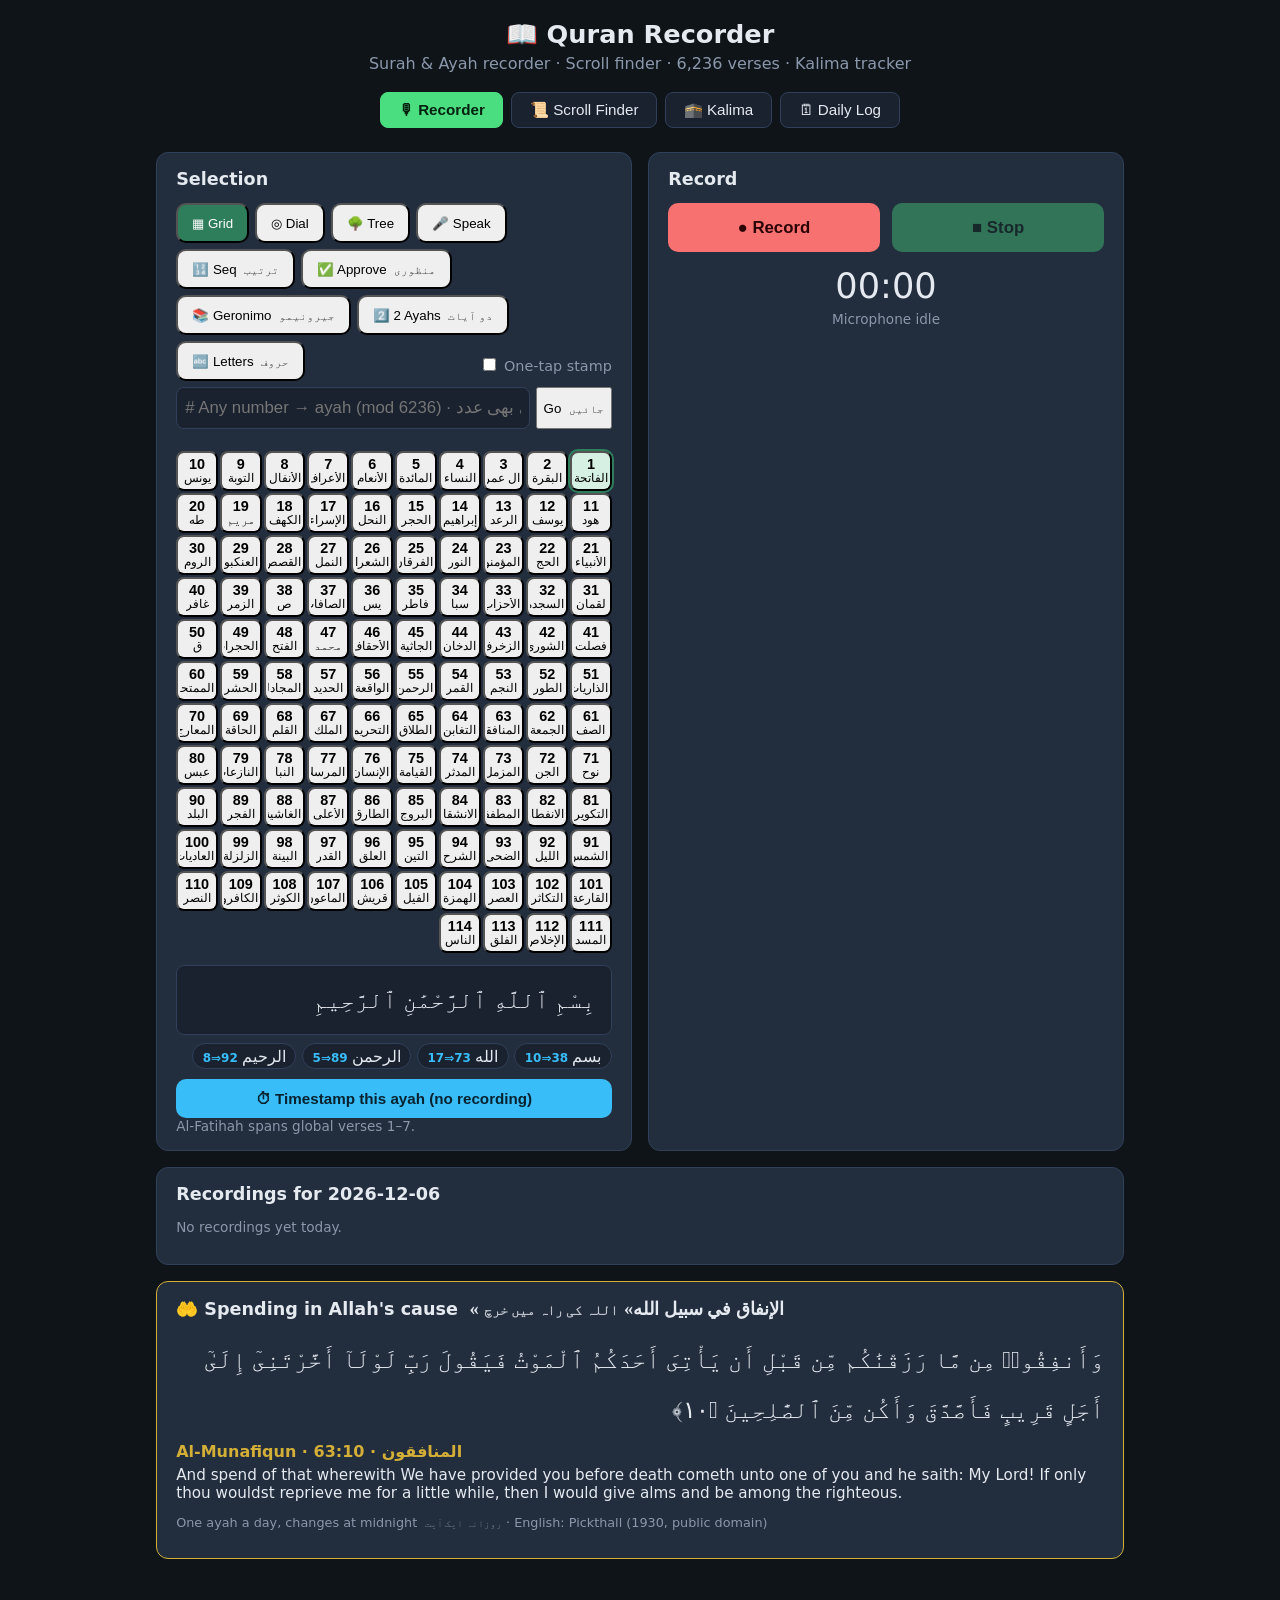
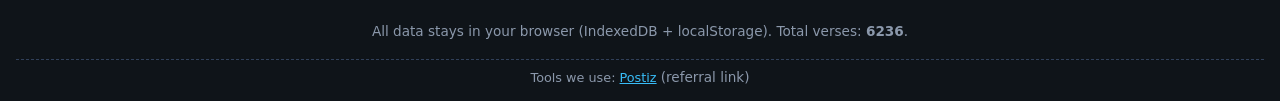
==== docs/index.html @ 405fcdc1 "v1.3.2: 🤲 «الإنفاق في سبيل الله» card (Urdu: اللہ کی راہ میں خرچ) — one ayah/day from 12 (2:261…3:92" ====
<!DOCTYPE html>
<html lang="en">
<head>
<meta charset="UTF-8">
<meta name="viewport" content="width=device-width, initial-scale=1.0">
<title>Quran Recorder — Surah &amp; Ayah Logger</title>
<link rel="stylesheet" href="styles.css?v=spend1">
<link rel="manifest" href="manifest.json">
<meta name="theme-color" content="#14533a">
<meta name="apple-mobile-web-app-capable" content="yes">
<meta name="mobile-web-app-capable" content="yes">
<meta name="apple-mobile-web-app-title" content="Quran Rec">
<meta name="apple-mobile-web-app-status-bar-style" content="black-translucent">
<link rel="apple-touch-icon" href="icons/apple-touch-icon.png">
<link rel="icon" type="image/png" sizes="192x192" href="icons/icon-192.png">
</head>
<body>
<header>
  <h1>📖 Quran Recorder</h1>
  <p class="subtitle">Surah &amp; Ayah recorder · Scroll finder · 6,236 verses · Kalima tracker</p>
  <div id="install-bar" class="install-bar">
    <button id="btn-install" class="hidden">📲 Install app</button>
    <div id="ios-install" class="ios-hint hidden">📲 iPhone: tap <b>Share</b> <span aria-hidden="true">⎋</span> → <b>Add to Home Screen</b>. <button id="ios-x" aria-label="Close">✕</button></div>
  </div>
  <nav class="tabs">
    <button class="tab active" data-tab="recorder">🎙 Recorder</button>
    <button class="tab" data-tab="finder">📜 Scroll Finder</button>
    <button class="tab" data-tab="kalima">🕋 Kalima</button>
    <button class="tab" data-tab="log">🗓 Daily Log</button>
  </nav>
</header>

<main>
  <!-- ============ RECORDER ============ -->
  <section id="tab-recorder" class="panel active">
    <div class="recorder-grid">
      <div class="card">
        <h2>Selection</h2>
        <div id="pick-modes" class="pick-modes" role="tablist">
          <button data-mode="grid" class="pm">▦ Grid</button>
          <button data-mode="dial" class="pm">◎ Dial</button>
          <button data-mode="tree" class="pm">🌳 Tree</button>
          <button data-mode="speak" class="pm">🎤 Speak</button>
          <button data-mode="seq" class="pm">🔢 Seq <span class="ur" lang="ur">ترتیب</span></button>
          <button data-mode="approve" class="pm">✅ Approve <span class="ur" lang="ur">منظوری</span></button>
          <button data-mode="geronimo" class="pm">📚 Geronimo <span class="ur" lang="ur">جیرونیمو</span></button>
          <button data-mode="pair" class="pm">2️⃣ 2 Ayahs <span class="ur" lang="ur">دو آیات</span></button>
          <button data-mode="letters" class="pm">🔤 Letters <span class="ur" lang="ur">حروف</span></button>
          <label class="check onetap"><input id="pick-onetap" type="checkbox"> One-tap stamp</label>
        </div>
        <form id="any-form" class="any-form">
          <input id="any-n" type="text" inputmode="numeric" autocomplete="off" placeholder="# Any number → ayah (mod 6236) · کوئی بھی عدد">
          <button>Go <span class="ur" lang="ur">جائیں</span></button>
        </form>
        <div id="any-map" class="any-map muted" dir="ltr"></div>
        <div id="grid-picker" class="grid-picker">
          <div id="surah-grid" class="surah-grid" dir="rtl"></div>
          <div id="ayah-grid-wrap" class="hidden">
            <div class="ag-head"><button id="ag-back">◀ Surahs</button><strong id="ag-title" dir="rtl"></strong></div>
            <div id="ayah-grid" class="ayah-grid" dir="ltr"></div>
          </div>
        </div>
        <div id="tree-picker" class="hidden"><iframe id="tree-frame" title="Tree picker" style="width:100%;height:60vh;border:0;border-radius:10px"></iframe></div>
        <div id="speak-picker" class="speak-picker hidden">
          <div class="speak-row">
            <button id="speak-mic" class="speak-mic" aria-label="Hold to speak">🎤</button>
            <div class="speak-lang" role="group">
              <button data-lang="ar-SA" class="sl">عربي</button>
              <button data-lang="en-US" class="sl">English</button>
            </div>
          </div>
          <div id="speak-heard" class="muted" dir="auto">Say: «يس ٤٩» · "Yasin 49" · "36 49" · "surah 2 ayah 255"</div>
          <form id="smart-form" class="smart-form"><input id="smart-q" type="search" dir="auto" placeholder="🔎 يس ٤٩ / Yasin 49 / 2 255" autocomplete="off"><button>Go</button></form>
          <div id="speak-result" class="speak-result hidden">
            <div id="speak-pick" dir="rtl"></div>
            <button id="speak-confirm" class="stamp-ayah">✓ Stamp this ayah</button>
          </div>
        </div>
        <div id="seq-picker" class="seq-picker hidden">
          <label>Sequence <span class="ur" lang="ur">ترتیب منتخب کریں</span></label>
          <select id="seq-id"></select>
          <div id="seq-note" class="muted"></div>
          <div class="seq-opts">
            <label>Term # <span class="ur" lang="ur">رکن نمبر</span><input id="seq-k" type="number" min="1" value="1"></label>
            <label>Offset <span class="ur" lang="ur">اضافہ</span><input id="seq-off" type="number" value="0"></label>
            <label id="seq-seed-wrap">Seed <span class="ur" lang="ur">بیج</span><input id="seq-seed" type="text" inputmode="numeric" value="27"></label>
          </div>
          <button id="seq-here" class="icon-btn">📍 From current ayah <span class="ur" lang="ur">موجودہ آیت سے</span></button>
          <div class="seq-nav">
            <button id="seq-prev">◀ Prev <span class="ur" lang="ur">پچھلا</span></button>
            <button id="seq-next" class="seq-next">Next ▶ <span class="ur" lang="ur">اگلا</span></button>
          </div>
          <div id="seq-out" class="seq-out" dir="ltr"></div>
        </div>
        <div id="letters-picker" class="letters-picker hidden">
          <div class="muted">Letter Wardrobe: each of the 28 letters has one fixed clothing property, from tajweed phonetics (sifat choose the fabric, makhraj chooses the colour, throat to lips; Ibn al-Jazari). First letter is the top, middle letter the outerwear, last letter the bottom. Letter sounds only; it implies nothing about meaning. Generic figure, seen from behind, no face.
            <span class="ur" lang="ur">ہر حرف کا ایک لباس: صفات سے کپڑا، مخرج سے رنگ۔ معنی سے کوئی تعلق نہیں۔</span></div>
          <div class="lw-stage">
            <canvas id="lw-canvas" width="288" height="384" aria-label="Letter-pattern avatar"></canvas>
            <div id="lw-info" class="lw-info" dir="ltr"></div>
          </div>
          <div id="lw-shop" class="lw-shop" dir="ltr"></div>
          <div class="lw-nav">
            <button id="lw-prev">◀ Prev <span class="ur" lang="ur">پچھلا</span></button>
            <button id="lw-png">⬇ PNG <span class="ur" lang="ur">تصویر</span></button>
            <button id="lw-next" class="seq-next">Next ▶ <span class="ur" lang="ur">اگلا</span></button>
          </div>
          <details id="lw-table-wrap" class="lw-details">
            <summary>28 letters → 28 properties <span class="ur" lang="ur">۲۸ حروف، ۲۸ لباس</span></summary>
            <div id="lw-table" class="lw-wrap"></div>
            <div id="lw-sources" class="muted"></div>
          </details>
        </div>
        <div id="approve-picker" class="approve-picker hidden">
          <div id="ap-title" class="ap-title"></div>
          <label>Sequence <span class="ur" lang="ur">ترتیب منتخب کریں</span></label>
          <select id="ap-seq"></select>
          <div id="ap-info" class="muted" dir="ltr"></div>
          <label id="ap-book-wrap" class="check"><input id="ap-book" type="checkbox"> 📚 Show Geronimo pairing <span class="ur" lang="ur">جیرونیمو جوڑی دکھائیں</span></label>
          <div id="ap-cards" class="ap-cards"></div>
          <div class="ap-nav">
            <button id="ap-no" class="ap-no">❌ No <span class="ur" lang="ur">نہیں</span></button>
            <button id="ap-yes" class="ap-yes">✅ Yes <span class="ur" lang="ur">ہاں</span></button>
          </div>
          <div class="ap-sub">
            <button id="ap-back" class="icon-btn">◀ Back <span class="ur" lang="ur">واپس</span></button>
            <label>Next term # <span class="ur" lang="ur">اگلا رکن نمبر</span><input id="ap-k" type="number" min="1" value="1"></label>
          </div>
          <div id="ap-status" class="muted" dir="auto"></div>
        </div>
        <div id="dial-picker">
        <label>Surah <span class="muted">— swipe the dial</span></label>
        <select id="rec-surah"></select>
        <div id="surah-strip" class="surah-strip" dir="ltr"></div>
        <label>Ayah <span id="rec-ayah-max" class="muted"></span> <span class="muted">— spin the wheel</span></label>
        <div class="ayah-picker">
          <button id="ayah-prev" title="Previous ayah">−</button>
          <input id="rec-ayah" type="number" min="1" value="1">
          <button id="ayah-next" title="Next ayah">+</button>
        </div>
        <div class="dial-wrap">
          <div class="dial-fade top"></div>
          <div class="dial-band"></div>
          <div class="dial-fade bottom"></div>
          <div id="ayah-dial" class="dial"></div>
        </div>
        <label>Verse # (1–6236)</label>
        <div class="ayah-picker">
          <button id="verse-prev" title="Previous verse">−</button>
          <input id="rec-verse" type="number" min="1" max="6236" value="1">
          <button id="verse-next" title="Next verse">+</button>
        </div>
        <div class="verse-badge">
          Global verse <strong id="rec-global">1</strong> / 6236
        </div>
        </div>
        <div id="rec-ayah-text" class="ayah-text" dir="rtl"></div>
        <div id="rec-word-map" class="word-chips" dir="rtl"></div>
        <button id="btn-stamp" class="stamp-ayah">⏱ Timestamp this ayah (no recording)</button>
        <div id="rec-surah-info" class="muted"></div>
      </div>

      <div class="card">
        <h2>Record</h2>
        <div class="rec-controls">
          <button id="btn-record" class="big rec">● Record</button>
          <button id="btn-stop" class="big stop" disabled>■ Stop</button>
        </div>
        <div id="rec-timer" class="timer">00:00</div>
        <div id="rec-status" class="muted">Microphone idle</div>
      </div>
    </div>

    <div class="card">
      <h2>Recordings for <span id="rec-day-label"></span></h2>
      <div id="rec-list" class="rec-list"></div>
    </div>
  </section>

  <!-- ============ SCROLL FINDER ============ -->
  <section id="tab-finder" class="panel">
    <div class="finder-controls card">
      <div class="finder-row">
        <input id="finder-search" type="search" placeholder="Search surah name or number…">
        <div class="verse-jump">
          <input id="finder-verse" type="number" min="1" max="6236" placeholder="Verse # 1–6236">
          <button id="finder-go">Find</button>
        </div>
      </div>
      <div class="finder-row" style="margin-top:0.6rem">
        <input id="finder-text" type="search" dir="rtl" placeholder="🔍 ابحث في نص الآيات… (search inside ayah text)">
      </div>
      <div id="finder-result" class="muted"></div>
    </div>
    <div id="search-results" class="search-results"></div>
    <div id="surah-scroll" class="surah-scroll"></div>
    <div id="ayah-browser" class="card ayah-browser hidden">
      <h2 id="ayah-browser-title"></h2>
      <div id="ayah-list" class="ayah-list" dir="rtl"></div>
    </div>
  </section>

  <!-- ============ KALIMA ============ -->
  <section id="tab-kalima" class="panel">
    <div class="card">
      <h2>Kalima Patterns</h2>
      <p class="muted">
        Patterns produce <strong>surahs only</strong> (1–114). A complete kalima is the set
        <strong>1 · 6 · 8 · 10 · 12 · 23 · 24 · 27</strong>; Fibonacci is
        <strong>1 · 2 · 3 · 5 · 8 · 13 · 21 · 34 · 55 · 89</strong>.
        Pick which surah counts as <strong>surah 1</strong> — the pattern shifts by that offset (wrapping around 114).
      </p>
      <div class="kalima-controls">
        <label>Pattern:</label>
        <select id="kalima-pattern">
          <option value="kalima">Kalima — 1·6·8·10·12·23·24·27</option>
          <option value="fibonacci">Fibonacci — 1·2·3·5·8·13·21·34·55·89</option>
        </select>
        <label>Surah 1 is:</label>
        <select id="kalima-offset"></select>
        <div class="presets">
          <span class="muted">Presets:</span>
          <button class="preset" data-off="27">27</button>
          <button class="preset" data-off="24">24</button>
          <button class="preset" data-off="12">12</button>
          <button class="preset" data-off="6">6</button>
        </div>
      </div>
      <div id="kalima-progress" class="progress"><div id="kalima-progress-bar"></div></div>
      <div id="kalima-status" class="muted"></div>
      <table class="kalima-table">
        <thead><tr><th>Position</th><th>Surah #</th><th>Surah</th><th>Ayahs</th><th>Stamp</th></tr></thead>
        <tbody id="kalima-body"></tbody>
      </table>
    </div>
  </section>

  <!-- ============ DAILY LOG ============ -->
  <section id="tab-log" class="panel">
    <div class="card">
      <h2>Daily Log</h2>
      <div class="log-controls">
        <input id="log-date" type="date">
        <button id="log-export">⬇ Export day (JSON)</button>
        <button id="log-export-all">⬇ Export all</button>
        <button id="log-script">📜 Arabic script</button>
        <button id="log-yt-script">🎬 YouTube script</button>
        <button id="log-push">⬆ Push to GitHub</button>
      </div>
      <div id="log-stats" class="muted"></div>
      <div id="log-entries" class="log-entries"></div>
    </div>

    <div class="card">
      <h2>☁️ GitHub Sync</h2>
      <p class="muted">
        Push your daily log to <code>logs/YYYY-MM-DD.json</code> in the repo. Every night at
        <strong>8:00 PM (New York time)</strong> a GitHub Action reads it and commits a ready-made
        <strong>Arabic script</strong> of your recorded ayahs to <code>scripts/YYYY-MM-DD.md</code>.
        Your token is stored only in this browser — never in the repo.
      </p>
      <div class="gh-grid">
        <div>
          <label>Owner</label>
          <input id="gh-owner" type="text" placeholder="mrbugimposter3-ship-it">
        </div>
        <div>
          <label>Repo</label>
          <input id="gh-repo" type="text" placeholder="quran-recorder">
        </div>
        <div class="gh-wide">
          <label>Personal access token (fine-grained, Contents: Read &amp; Write on this repo)</label>
          <input id="gh-token" type="password" placeholder="github_pat_…">
        </div>
      </div>
      <div class="gh-options">
        <label class="check"><input id="gh-autopush" type="checkbox"> Auto-push after every recording/stamp</label>
        <label class="check"><input id="gh-auto10" type="checkbox"> Auto-push every 10 min (only if today's log changed)</label>
        <div id="gh-auto10-last" class="muted">Last auto-push: never</div>
        <label class="check"><input id="gh-audio" type="checkbox"> Also upload audio files (.webm)</label>
        <button id="gh-save" class="icon-btn">💾 Save settings</button>
      </div>
      <div id="gh-status" class="muted"></div>
    </div>
  </section>
  <!-- ============ SPENDING IN ALLAH'S CAUSE (ayat only — no links here) ============ -->
  <section id="spend" class="card spend" aria-labelledby="spend-h">
    <h2 id="spend-h">🤲 Spending in Allah's cause <span class="ar" lang="ar">«الإنفاق في سبيل الله»</span> <span class="ur" lang="ur">اللہ کی راہ میں خرچ</span></h2>
    <p id="spend-ar" class="spend-ar" lang="ar" dir="rtl"></p>
    <p id="spend-ref" class="spend-ref"></p>
    <p id="spend-en" class="spend-en"></p>
    <p class="muted spend-note">One ayah a day, changes at midnight <span class="ur" lang="ur">روزانہ ایک آیت</span> · English: Pickthall (1930, public domain)</p>
  </section>
</main>

<footer>
  <span>All data stays in your browser (IndexedDB + localStorage). Total verses: <strong>6236</strong>.</span>
  <div class="tools-used">Tools we use: <a href="https://postiz.pro/mr-bug" target="_blank" rel="noopener sponsored">Postiz</a> <span class="muted">(referral link)</span></div>
</footer>

<script src="surah-data.js"></script>
<script src="quran-text.js"></script>
<script src="number-words.js"></script>
<script src="word-translations.js"></script>
<script src="script-builder.js"></script>
<script src="speak-parse.js?v=ghost1"></script>
<script src="sequences.js?v=ghost1"></script>
<script src="approve.js?v=ghost1"></script>
<script src="geronimo-books.js?v=ghost1"></script>
<script src="wardrobe-data.js?v=letters2"></script>
<script src="wardrobe.js?v=letters2"></script>
<script src="spend.js?v=spend1"></script>
<script src="app.js?v=spend1"></script>
</body>
</html>
---- docs/styles.css ----
:root {
  --bg: #0f1419;
  --panel: #1a2230;
  --card: #222d3d;
  --accent: #4ade80;
  --accent2: #38bdf8;
  --danger: #f87171;
  --text: #e5e9f0;
  --muted: #8b98ab;
  --border: #31405a;
}
* { box-sizing: border-box; }
body {
  margin: 0;
  font-family: "Segoe UI", system-ui, sans-serif;
  background: var(--bg);
  color: var(--text);
}
header {
  padding: 1.2rem 1.5rem 0.5rem;
  text-align: center;
}
h1 { margin: 0; font-size: 1.6rem; }
.subtitle { color: var(--muted); margin: 0.3rem 0 0.8rem; }
.tabs { display: flex; gap: 0.5rem; justify-content: center; flex-wrap: wrap; }
.tab {
  background: var(--panel);
  color: var(--text);
  border: 1px solid var(--border);
  border-radius: 8px;
  padding: 0.5rem 1.1rem;
  cursor: pointer;
  font-size: 0.95rem;
}
.tab.active { background: var(--accent); color: #06210f; border-color: var(--accent); font-weight: 600; }

main { max-width: 1000px; margin: 1rem auto 3rem; padding: 0 1rem; }
.panel { display: none; }
.panel.active { display: block; }

.card {
  background: var(--card);
  border: 1px solid var(--border);
  border-radius: 12px;
  padding: 1rem 1.2rem;
  margin-bottom: 1rem;
}
.card h2 { margin-top: 0; font-size: 1.1rem; }
label { display: block; margin: 0.6rem 0 0.25rem; color: var(--muted); font-size: 0.85rem; }
select, input[type="number"], input[type="search"], input[type="date"] {
  width: 100%;
  padding: 0.5rem;
  border-radius: 8px;
  border: 1px solid var(--border);
  background: var(--panel);
  color: var(--text);
  font-size: 1rem;
}
button { cursor: pointer; }
.muted { color: var(--muted); font-size: 0.85rem; }

/* Recorder */
.recorder-grid { display: grid; grid-template-columns: 1fr 1fr; gap: 1rem; }
@media (max-width: 700px) { .recorder-grid { grid-template-columns: 1fr; } }
.ayah-picker { display: flex; gap: 0.5rem; align-items: center; }
.ayah-picker button {
  width: 2.4rem; height: 2.4rem; font-size: 1.2rem;
  border-radius: 8px; border: 1px solid var(--border);
  background: var(--panel); color: var(--text);
}
.ayah-picker input { text-align: center; }
.verse-badge {
  margin-top: 0.8rem; padding: 0.5rem 0.8rem;
  background: var(--panel); border-radius: 8px;
  border: 1px solid var(--accent2);
}
.verse-badge strong { color: var(--accent2); }
.rec-controls { display: flex; gap: 0.8rem; }
.big {
  flex: 1; padding: 0.9rem; font-size: 1.05rem; font-weight: 600;
  border-radius: 10px; border: none;
}
.big.rec { background: var(--danger); color: #2b0505; }
.big.rec:disabled { opacity: 0.4; cursor: not-allowed; }
.big.stop { background: var(--accent); color: #06210f; }
.big.stop:disabled { opacity: 0.4; cursor: not-allowed; }
.timer { font-size: 2.2rem; text-align: center; margin: 0.8rem 0 0.3rem; font-variant-numeric: tabular-nums; }
#rec-status { text-align: center; }
#rec-status.recording { color: var(--danger); }

.rec-list .rec-item {
  display: flex; align-items: center; gap: 0.8rem; flex-wrap: wrap;
  padding: 0.6rem; border-bottom: 1px solid var(--border);
}
.rec-item:last-child { border-bottom: none; }
.rec-item audio { height: 2rem; flex: 1; min-width: 180px; }
.rec-item .meta { min-width: 200px; }
.rec-item .meta .time { color: var(--muted); font-size: 0.8rem; }
.icon-btn {
  background: var(--panel); border: 1px solid var(--border); color: var(--text);
  border-radius: 6px; padding: 0.3rem 0.6rem;
}
.icon-btn:hover { border-color: var(--accent2); }

/* Finder */
.finder-row { display: flex; gap: 0.8rem; flex-wrap: wrap; }
.finder-row input[type="search"] { flex: 2; min-width: 180px; }
.verse-jump { display: flex; gap: 0.5rem; flex: 1; min-width: 200px; }
.verse-jump button {
  background: var(--accent2); color: #08222f; border: none;
  border-radius: 8px; padding: 0 1rem; font-weight: 600;
}
.surah-scroll {
  max-height: 60vh; overflow-y: auto;
  background: var(--panel); border: 1px solid var(--border); border-radius: 12px;
}
.surah-row {
  display: grid; grid-template-columns: 3rem 1fr auto auto; gap: 0.8rem;
  align-items: center; padding: 0.55rem 1rem;
  border-bottom: 1px solid var(--border); cursor: pointer;
}
.surah-row:hover { background: #26334a; }
.surah-row.selected { background: #123b2a; border-left: 4px solid var(--accent); }
.surah-row .num { color: var(--accent2); font-weight: 700; }
.surah-row .ar { font-size: 1.05rem; }
.surah-row .range { color: var(--muted); font-size: 0.8rem; }
.hidden { display: none; }

/* Kalima */
.kalima-controls { display: flex; gap: 1rem; align-items: center; flex-wrap: wrap; margin-bottom: 0.8rem; }
.kalima-controls select { width: auto; min-width: 220px; }
.presets { display: flex; gap: 0.4rem; align-items: center; }
.preset {
  background: var(--panel); border: 1px solid var(--accent2); color: var(--accent2);
  border-radius: 6px; padding: 0.35rem 0.8rem; font-weight: 600;
}
.preset:hover { background: var(--accent2); color: #08222f; }
.progress { height: 10px; background: var(--panel); border-radius: 5px; overflow: hidden; margin-bottom: 0.4rem; }
#kalima-progress-bar { height: 100%; width: 0; background: var(--accent); transition: width 0.3s; }
.kalima-table { width: 100%; border-collapse: collapse; margin-top: 0.8rem; }
.kalima-table th, .kalima-table td {
  padding: 0.55rem 0.7rem; border-bottom: 1px solid var(--border); text-align: left;
}
.kalima-table th { color: var(--muted); font-size: 0.8rem; text-transform: uppercase; }
.kalima-table tr.done td { background: #123b2a; }
.stamp-btn {
  background: var(--accent); color: #06210f; border: none;
  border-radius: 6px; padding: 0.35rem 0.9rem; font-weight: 600;
}
.stamp-btn.stamped { background: var(--panel); color: var(--muted); border: 1px solid var(--border); }
.stamp-time { display: block; font-size: 0.75rem; color: var(--muted); }

/* Log */
.log-controls { display: flex; gap: 0.6rem; flex-wrap: wrap; margin-bottom: 0.8rem; }
.log-controls input[type="date"] { width: auto; }
.log-controls button {
  background: var(--panel); border: 1px solid var(--border); color: var(--text);
  border-radius: 8px; padding: 0.45rem 0.9rem;
}
.log-entries .log-item {
  display: flex; gap: 0.8rem; align-items: baseline;
  padding: 0.5rem 0.2rem; border-bottom: 1px solid var(--border);
}
.log-item:last-child { border-bottom: none; }
.log-item .t { color: var(--accent2); font-variant-numeric: tabular-nums; min-width: 5.5rem; }
.badge {
  font-size: 0.7rem; padding: 0.1rem 0.5rem; border-radius: 999px;
  border: 1px solid var(--border); color: var(--muted); text-transform: uppercase;
}
.badge.recitation { border-color: var(--accent); color: var(--accent); }
.badge.kalima { border-color: var(--accent2); color: var(--accent2); }
.badge.kalima-complete { border-color: gold; color: gold; }
.badge.ayah-stamp { border-color: #c084fc; color: #c084fc; }

/* Ayah preview + exact-ayah browser */
.ayah-text {
  margin-top: 0.8rem;
  font-family: "Amiri", "Scheherazade New", "Traditional Arabic", serif;
  font-size: 1.45rem; line-height: 2.1;
  background: var(--panel); border: 1px solid var(--border);
  border-radius: 8px; padding: 0.6rem 0.9rem;
  min-height: 3rem;
}
.stamp-ayah {
  margin-top: 0.6rem; width: 100%;
  background: var(--accent2); color: #08222f; border: none;
  border-radius: 10px; padding: 0.7rem; font-weight: 600; font-size: 0.95rem;
}
.search-results { margin-bottom: 1rem; }
.search-row, .ayah-row {
  display: flex; gap: 0.8rem; align-items: baseline;
  padding: 0.5rem 0.8rem; border-bottom: 1px solid var(--border);
  cursor: pointer; background: var(--panel);
}
.search-row:first-child { border-radius: 12px 12px 0 0; }
.search-row:last-child { border-radius: 0 0 12px 12px; }
.search-row:hover, .ayah-row:hover { background: #26334a; }
.search-row .loc { min-width: 7rem; color: var(--accent2); font-weight: 600; white-space: nowrap; }
.search-row .atext { font-family: "Amiri", "Scheherazade New", serif; font-size: 1.15rem; }
.ayah-browser .ayah-list { max-height: 55vh; overflow-y: auto; }
.ayah-row { background: transparent; }
.ayah-row.selected { background: #123b2a; border-right: 4px solid var(--accent); }
.ayah-row .anum {
  min-width: 2.2rem; text-align: center; color: var(--accent2); font-weight: 700;
  border: 1px solid var(--border); border-radius: 999px; padding: 0.1rem 0.3rem;
}
.ayah-row .atext { font-family: "Amiri", "Scheherazade New", serif; font-size: 1.3rem; line-height: 2; }

/* Surah strip dial + ayah wheel */
.surah-strip {
  display: flex; overflow-x: auto; scroll-snap-type: x mandatory;
  margin-top: 0.5rem; border: 1px solid var(--border); border-radius: 10px;
  background: var(--panel); scrollbar-width: none;
}
.surah-strip::-webkit-scrollbar { display: none; }
.surah-chip {
  min-width: 52px; width: 52px; height: 48px; flex: 0 0 52px;
  display: flex; align-items: center; justify-content: center;
  scroll-snap-align: center; cursor: pointer;
  color: var(--muted); font-weight: 600; font-size: 0.95rem;
  border-right: 1px solid var(--border);
}
.surah-chip.active { color: #06210f; background: var(--accent); font-weight: 800; }

.dial-wrap { position: relative; height: 220px; margin-top: 0.5rem; }
.dial {
  height: 100%; overflow-y: auto; scroll-snap-type: y mandatory;
  border: 1px solid var(--border); border-radius: 10px; background: var(--panel);
  scrollbar-width: none;
}
.dial::-webkit-scrollbar { display: none; }
.dial-pad { height: 44px; }
.dial-row {
  height: 44px; display: flex; align-items: center; justify-content: center; gap: 0.6rem;
  scroll-snap-align: center; cursor: pointer; color: var(--muted);
}
.dial-row .dn { font-size: 1.05rem; font-weight: 700; }
.dial-row .dg { font-size: 0.72rem; opacity: 0.7; }
.dial-row.active { color: var(--text); }
.dial-row.active .dn { color: var(--accent); font-size: 1.35rem; }
.dial-band {
  position: absolute; top: 50%; left: 0; right: 0; height: 44px;
  transform: translateY(-50%); pointer-events: none; z-index: 2;
  border-top: 2px solid var(--accent); border-bottom: 2px solid var(--accent);
  background: rgba(74, 222, 128, 0.06);
}
.dial-fade { position: absolute; left: 0; right: 0; height: 60px; pointer-events: none; z-index: 3; }
.dial-fade.top { top: 0; border-radius: 10px 10px 0 0; background: linear-gradient(#1a2230, transparent); }
.dial-fade.bottom { bottom: 0; border-radius: 0 0 10px 10px; background: linear-gradient(transparent, #1a2230); }

/* Number-words chips */
.word-chips { display: flex; flex-wrap: wrap; gap: 0.35rem; margin-top: 0.5rem; }
.word-chip {
  background: var(--panel); border: 1px solid var(--border); border-radius: 999px;
  padding: 0.15rem 0.6rem; font-family: "Amiri", "Scheherazade New", serif; font-size: 1rem;
  cursor: default;
}
.word-chip .cs { color: var(--accent2); font-family: system-ui; font-size: 0.75rem; font-weight: 700; }
.word-chip:hover { border-color: var(--accent2); }

/* GitHub sync */
.gh-grid { display: grid; grid-template-columns: 1fr 1fr; gap: 0.6rem 1rem; }
.gh-wide { grid-column: 1 / -1; }
@media (max-width: 600px) { .gh-grid { grid-template-columns: 1fr; } }
.gh-options { display: flex; gap: 1rem; align-items: center; flex-wrap: wrap; margin-top: 0.8rem; }
.gh-options .check { display: flex; gap: 0.4rem; align-items: center; margin: 0; color: var(--text); font-size: 0.9rem; }
.gh-options input[type="checkbox"] { width: auto; }
input[type="text"], input[type="password"] {
  width: 100%; padding: 0.5rem; border-radius: 8px;
  border: 1px solid var(--border); background: var(--panel); color: var(--text); font-size: 1rem;
}
#gh-status { margin-top: 0.6rem; }
#gh-status.ok { color: var(--accent); }
#gh-status.err { color: var(--danger); }
code { background: var(--panel); padding: 0.1rem 0.35rem; border-radius: 4px; font-size: 0.85em; }

footer { text-align: center; color: var(--muted); padding: 1rem; font-size: 0.85rem; }

/* ---- fast picker (grid/dial) ---- */
.pick-modes{display:flex;gap:6px;align-items:center;flex-wrap:wrap;margin-bottom:6px}
.pick-modes .pm{padding:8px 14px;border-radius:10px;min-height:40px}
.pick-modes .pm.on{background:#2e7d5b;color:#fff}
.pick-modes .onetap{margin-left:auto;font-size:.9em}
.surah-grid{display:grid;grid-template-columns:repeat(auto-fill,minmax(40px,1fr));gap:2px}
.surah-grid button,.ayah-grid button{min-height:40px;padding:2px;border-radius:8px;line-height:1.05;font-size:.72em;display:flex;flex-direction:column;align-items:center;justify-content:center}
.surah-grid button b{font-size:1.25em}
.surah-grid button span{font-family:serif;font-size:1.05em;white-space:nowrap;overflow:hidden;max-width:100%}
.surah-grid button.on,.ayah-grid button.on{outline:2px solid #2e7d5b;background:#d6f0e3}
.ayah-grid{display:grid;grid-template-columns:repeat(auto-fill,minmax(42px,1fr));gap:3px;max-height:60vh;overflow:auto}
.ayah-grid button{font-size:1em}
.ayah-grid button.stamped{background:#ffe9a8}
.ag-head{display:flex;gap:8px;align-items:center;margin:4px 0}
.ag-head button{min-height:40px}
.hidden{display:none!important}
#dial-picker,#grid-picker,#tree-picker{min-width:0;max-width:100%}
.surah-strip{max-width:100%}
.recorder-grid>*{min-width:0}

/* ---- install + speak (v1.0) ---- */
.install-bar{display:flex;justify-content:center;gap:8px;margin:6px 0}
#btn-install{background:#d4af37;color:#14261c;font-weight:700;border-radius:10px;padding:8px 14px}
.ios-hint{font-size:.9em;background:#1f3b2c;border:1px solid #d4af37;border-radius:10px;padding:6px 10px}
.ios-hint button{background:none;border:0;color:inherit;padding:0 4px}
.speak-picker{display:flex;flex-direction:column;gap:8px}
.speak-row{display:flex;align-items:center;gap:10px}
.speak-mic{width:84px;height:84px;border-radius:50%;font-size:2.2em;background:#14533a;border:3px solid #d4af37;color:#fff}
.speak-mic.listening{background:#b3261e;animation:pulse 1s infinite}
@keyframes pulse{50%{transform:scale(1.07)}}
.speak-lang{display:flex;gap:4px}.speak-lang .sl{min-height:40px;padding:6px 12px;border-radius:10px}
.speak-lang .sl.on{background:#2e7d5b;color:#fff}
.smart-form{display:flex;gap:6px}.smart-form input{flex:1;min-height:42px;font-size:1.05em}
.speak-result{border:1px solid #d4af37;border-radius:10px;padding:8px}
#speak-pick{font-size:1.15em;margin-bottom:6px}

/* ---- any-number + sequence mode (v1.1) ---- */
.ur{font-family:"Noto Nastaliq Urdu","Jameel Noori Nastaleeq",serif;font-size:.8em;opacity:.8;margin-inline-start:.35em}
.any-form{display:flex;gap:6px;margin:4px 0}.any-form input{flex:1;min-height:42px;font-size:1.05em}
.any-map{font-size:.9em;min-height:1.2em;word-break:break-all}
.seq-picker{display:flex;flex-direction:column;gap:8px}
.seq-picker select{min-height:42px}
.seq-opts{display:flex;gap:8px;flex-wrap:wrap}.seq-opts label{display:flex;flex-direction:column;flex:1;min-width:90px}
.seq-opts input{min-height:40px}
.seq-nav{display:flex;gap:8px}.seq-nav button{flex:1;min-height:56px;font-size:1.1em;border-radius:12px}
.seq-next{background:#14533a;color:#fff;border:2px solid #d4af37}
.seq-out{font-size:.95em;word-break:break-all;border:1px solid #d4af37;border-radius:10px;padding:6px 8px;min-height:1.4em}

/* ✅ Approve · 📚 Geronimo · 2️⃣ two ayahs */
.approve-picker{display:flex;flex-direction:column;gap:8px}
.approve-picker select{min-height:42px}
.ap-title{font-weight:600}
.ap-cards{display:grid;gap:8px;grid-template-columns:1fr}
.ap-cards.two{grid-template-columns:1fr 1fr}
.ap-card{border:1px solid #d4af37;border-radius:10px;padding:8px;display:flex;flex-direction:column;gap:6px;min-width:0}
.ap-ref{font-weight:600}.ap-done{color:#14533a;font-weight:400;font-size:.85em}
.ap-ar{font-size:1.5em;line-height:1.9}
.ap-meta{font-size:.85em;word-break:break-all}
.ap-book{background:rgba(212,175,55,.12);border-radius:8px;padding:6px 8px;font-size:.92em}
.ap-tag{font-size:.85em;opacity:.8}.ap-sum{margin-top:2px}
.ap-nav{display:flex;gap:8px}.ap-nav button{flex:1;min-height:60px;font-size:1.2em;border-radius:12px}
.ap-yes{background:#14533a;color:#fff;border:2px solid #d4af37}
.ap-no{background:#7a1f1f;color:#fff;border:2px solid #d4af37}
.ap-sub{display:flex;gap:8px;align-items:end;flex-wrap:wrap}.ap-sub label{display:flex;flex-direction:column}.ap-sub input{min-height:40px;width:7em}
.ap-nobook{border:1px dashed #d4af37;border-radius:8px;padding:4px 8px;font-size:.85em}
.ap-book.ghost{background:rgba(90,110,140,.18)}.ap-ghost{display:inline-block;font-size:.8em;font-weight:600;border:1px solid currentColor;border-radius:6px;padding:0 6px;margin-bottom:2px}

/* 🔤 Letters mode (letter-pattern avatar) */
.letters-picker{display:flex;flex-direction:column;gap:8px}
.lw-stage{display:flex;gap:12px;align-items:flex-end;flex-wrap:wrap}
#lw-canvas{image-rendering:pixelated;width:288px;height:384px;background:#14213d;border-radius:10px}
.lw-info{font-size:.9rem;line-height:1.5}
.lw-nav{display:flex;gap:8px}
.lw-nav button{flex:1;min-height:42px}
.lw-part{display:flex;gap:6px;align-items:center;margin-top:3px}
.lw-part canvas{image-rendering:pixelated;border-radius:2px;flex:none}
.lw-ar{font-size:1.15em}
.lw-details summary{cursor:pointer;min-height:36px;line-height:36px}
.lw-wrap{overflow:auto;max-height:60vh;border-radius:8px}
.lw-table{border-collapse:collapse;font-size:.78rem;width:100%}
.lw-table th{position:sticky;top:0;background:#0e1830;text-align:left}
.lw-table th,.lw-table td{padding:3px 5px;border-bottom:1px solid #26345a;vertical-align:middle}
.lw-table .lw-ar{font-size:1.4rem}
.lw-table canvas.lw-sw{image-rendering:pixelated;vertical-align:middle;border-radius:2px}
.lw-table .lw-why{min-width:220px;opacity:.85}
.lw-table tr.lw-hl{background:rgba(212,167,44,.18)}
.lw-shop{font-size:.86rem;line-height:1.45;background:#0e1830;border-radius:8px;padding:6px 10px}
.lw-shop ul{margin:4px 0;padding-left:18px}
.lw-shop li{margin:3px 0}
.lw-shop a{color:#9cc3ff;word-break:break-word}
.lw-shop-h{font-weight:600}
.lw-store{opacity:.85;white-space:nowrap}
.lw-asof{font-size:.75rem}
.lw-dot{display:inline-block;width:11px;height:11px;border-radius:50%;margin-right:4px;vertical-align:middle}

/* ---- spending in Allah's cause (v1.3.2) + tools footer ---- */
.spend{border-color:#d4af37}
.spend h2 .ar{font-family:"Amiri","Scheherazade New",serif;font-size:1.05em;margin-inline-start:.3em}
.spend-ar{font-family:"Amiri","Scheherazade New","Traditional Arabic",serif;font-size:1.5rem;line-height:2.1;text-align:right;margin:.4rem 0}
.spend-ref{color:#d4af37;font-weight:600;margin:.2rem 0}
.spend-en{font-size:.95rem;margin:.3rem 0}
.spend-note{font-size:.8rem}
.tools-used{margin-top:1.2rem;padding-top:.6rem;border-top:1px dashed var(--border);font-size:.8rem}
.tools-used a{color:var(--accent2)}
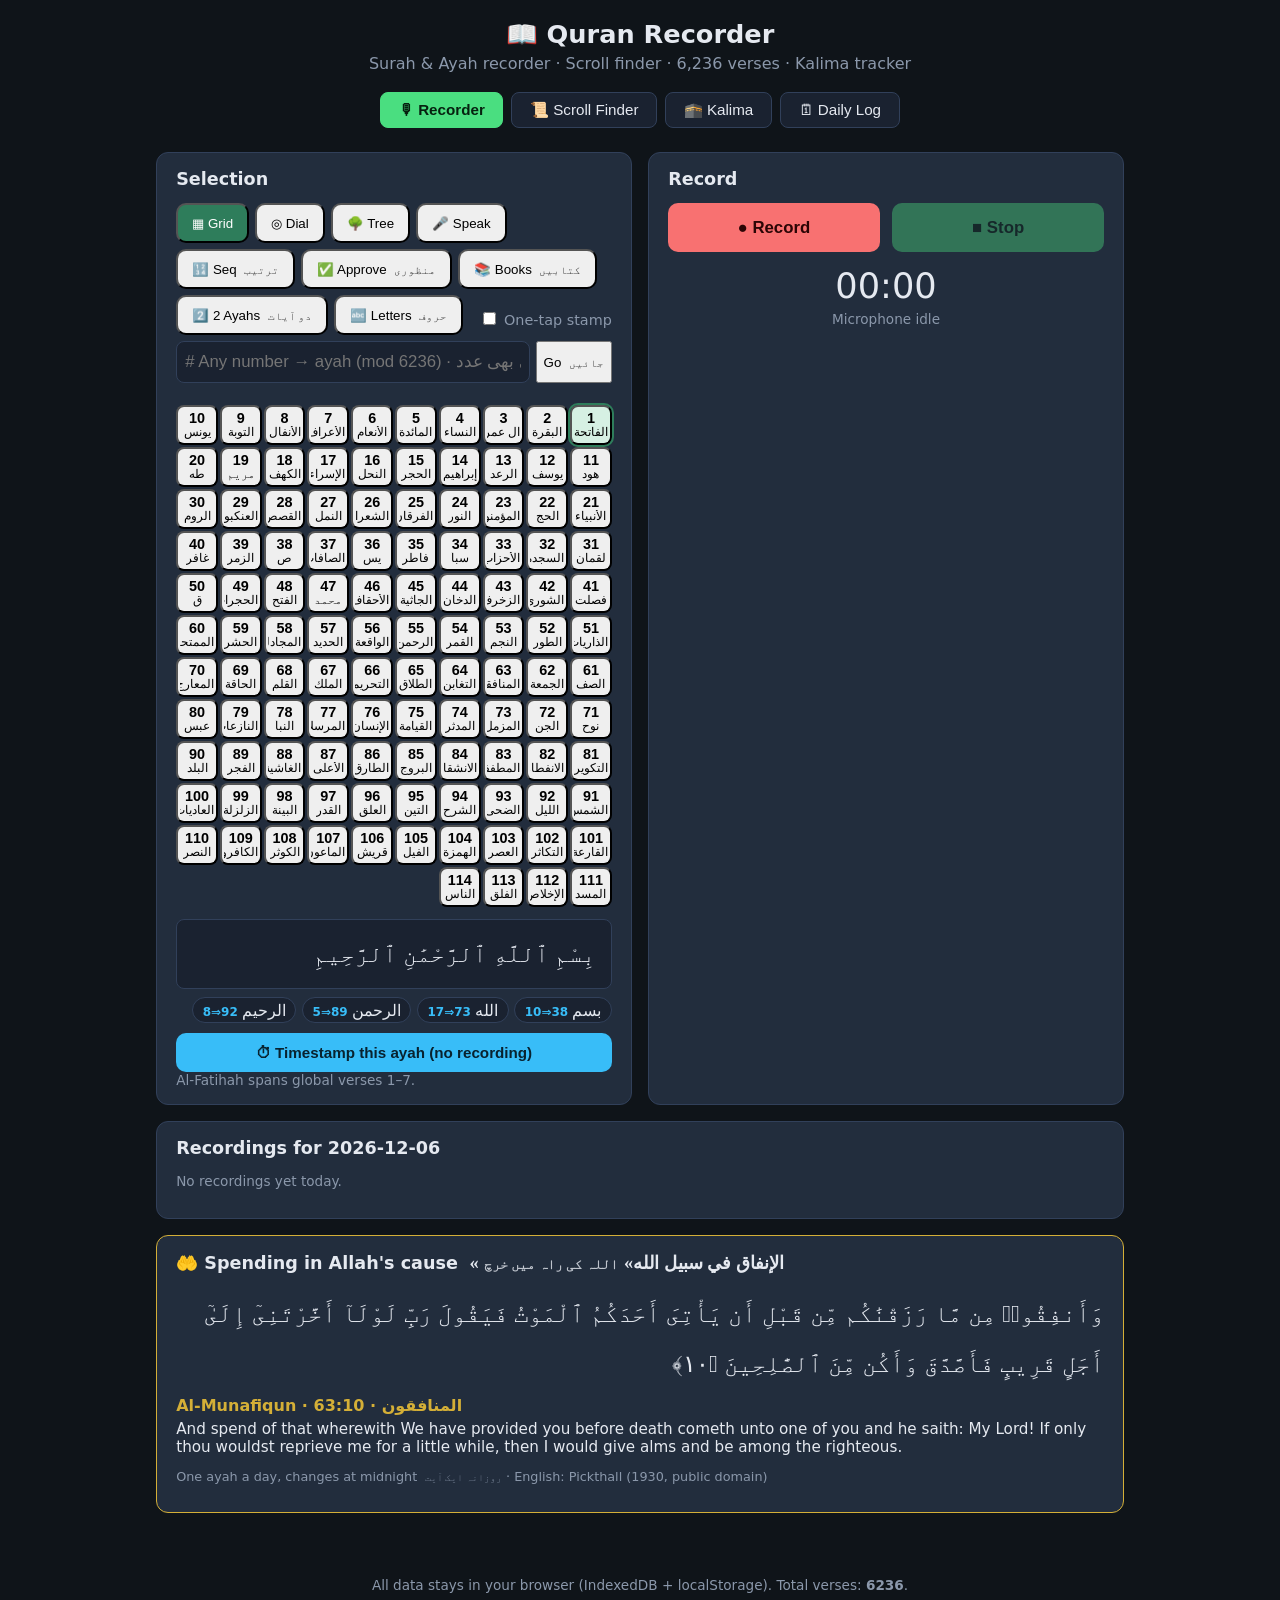
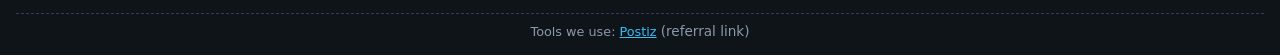
==== commit dd24f290: "v1.4.0: 📚 Books کتابیں picker — Geronimo (unchanged: holiday = No pairing, ghost 👻 kept) + Lord of t" ====
--- a/docs/index.html
+++ b/docs/index.html
@@ -4,7 +4,7 @@
 <meta charset="UTF-8">
 <meta name="viewport" content="width=device-width, initial-scale=1.0">
 <title>Quran Recorder — Surah &amp; Ayah Logger</title>
-<link rel="stylesheet" href="styles.css?v=spend1">
+<link rel="stylesheet" href="styles.css?v=books1">
 <link rel="manifest" href="manifest.json">
 <meta name="theme-color" content="#14533a">
 <meta name="apple-mobile-web-app-capable" content="yes">
@@ -43,7 +43,7 @@
           <button data-mode="speak" class="pm">🎤 Speak</button>
           <button data-mode="seq" class="pm">🔢 Seq <span class="ur" lang="ur">ترتیب</span></button>
           <button data-mode="approve" class="pm">✅ Approve <span class="ur" lang="ur">منظوری</span></button>
-          <button data-mode="geronimo" class="pm">📚 Geronimo <span class="ur" lang="ur">جیرونیمو</span></button>
+          <button data-mode="geronimo" class="pm">📚 Books <span class="ur" lang="ur">کتابیں</span></button>
           <button data-mode="pair" class="pm">2️⃣ 2 Ayahs <span class="ur" lang="ur">دو آیات</span></button>
           <button data-mode="letters" class="pm">🔤 Letters <span class="ur" lang="ur">حروف</span></button>
           <label class="check onetap"><input id="pick-onetap" type="checkbox"> One-tap stamp</label>
@@ -116,7 +116,9 @@
           <label>Sequence <span class="ur" lang="ur">ترتیب منتخب کریں</span></label>
           <select id="ap-seq"></select>
           <div id="ap-info" class="muted" dir="ltr"></div>
-          <label id="ap-book-wrap" class="check"><input id="ap-book" type="checkbox"> 📚 Show Geronimo pairing <span class="ur" lang="ur">جیرونیمو جوڑی دکھائیں</span></label>
+          <label id="ap-book-wrap" class="check"><input id="ap-book" type="checkbox"> 📚 Show book pairing <span class="ur" lang="ur">کتاب کی جوڑی دکھائیں</span></label>
+          <label id="ap-work-wrap">📚 Book <span class="ur" lang="ur">کتاب منتخب کریں</span><select id="ap-work"></select></label>
+          <div id="bk-current" class="bk-current"></div>
           <div id="ap-cards" class="ap-cards"></div>
           <div class="ap-nav">
             <button id="ap-no" class="ap-no">❌ No <span class="ur" lang="ur">نہیں</span></button>
@@ -307,9 +309,11 @@
 <script src="sequences.js?v=ghost1"></script>
 <script src="approve.js?v=ghost1"></script>
 <script src="geronimo-books.js?v=ghost1"></script>
+<script src="books-data.js?v=books1"></script>
+<script src="books.js?v=books1"></script>
 <script src="wardrobe-data.js?v=letters2"></script>
 <script src="wardrobe.js?v=letters2"></script>
 <script src="spend.js?v=spend1"></script>
-<script src="app.js?v=spend1"></script>
+<script src="app.js?v=books1"></script>
 </body>
 </html>
--- a/docs/styles.css
+++ b/docs/styles.css
@@ -341,6 +341,9 @@
 .ap-no{background:#7a1f1f;color:#fff;border:2px solid #d4af37}
 .ap-sub{display:flex;gap:8px;align-items:end;flex-wrap:wrap}.ap-sub label{display:flex;flex-direction:column}.ap-sub input{min-height:40px;width:7em}
 .ap-nobook{border:1px dashed #d4af37;border-radius:8px;padding:4px 8px;font-size:.85em}
+.bk-current{display:flex;flex-direction:column;gap:4px}.bk-cur-ref{font-size:.85em}
+#ap-work-wrap{display:flex;flex-direction:column}#ap-work{min-height:42px}
+.bk-ar{font-size:1.15em;line-height:1.8}.bk-line{font-style:italic;margin-top:3px;border-left:3px solid #d4af37;padding-left:6px}.bk-src{font-style:normal;font-size:.85em}.bk-ja,.bk-en{font-size:.85em}
 .ap-book.ghost{background:rgba(90,110,140,.18)}.ap-ghost{display:inline-block;font-size:.8em;font-weight:600;border:1px solid currentColor;border-radius:6px;padding:0 6px;margin-bottom:2px}
 
 /* 🔤 Letters mode (letter-pattern avatar) */
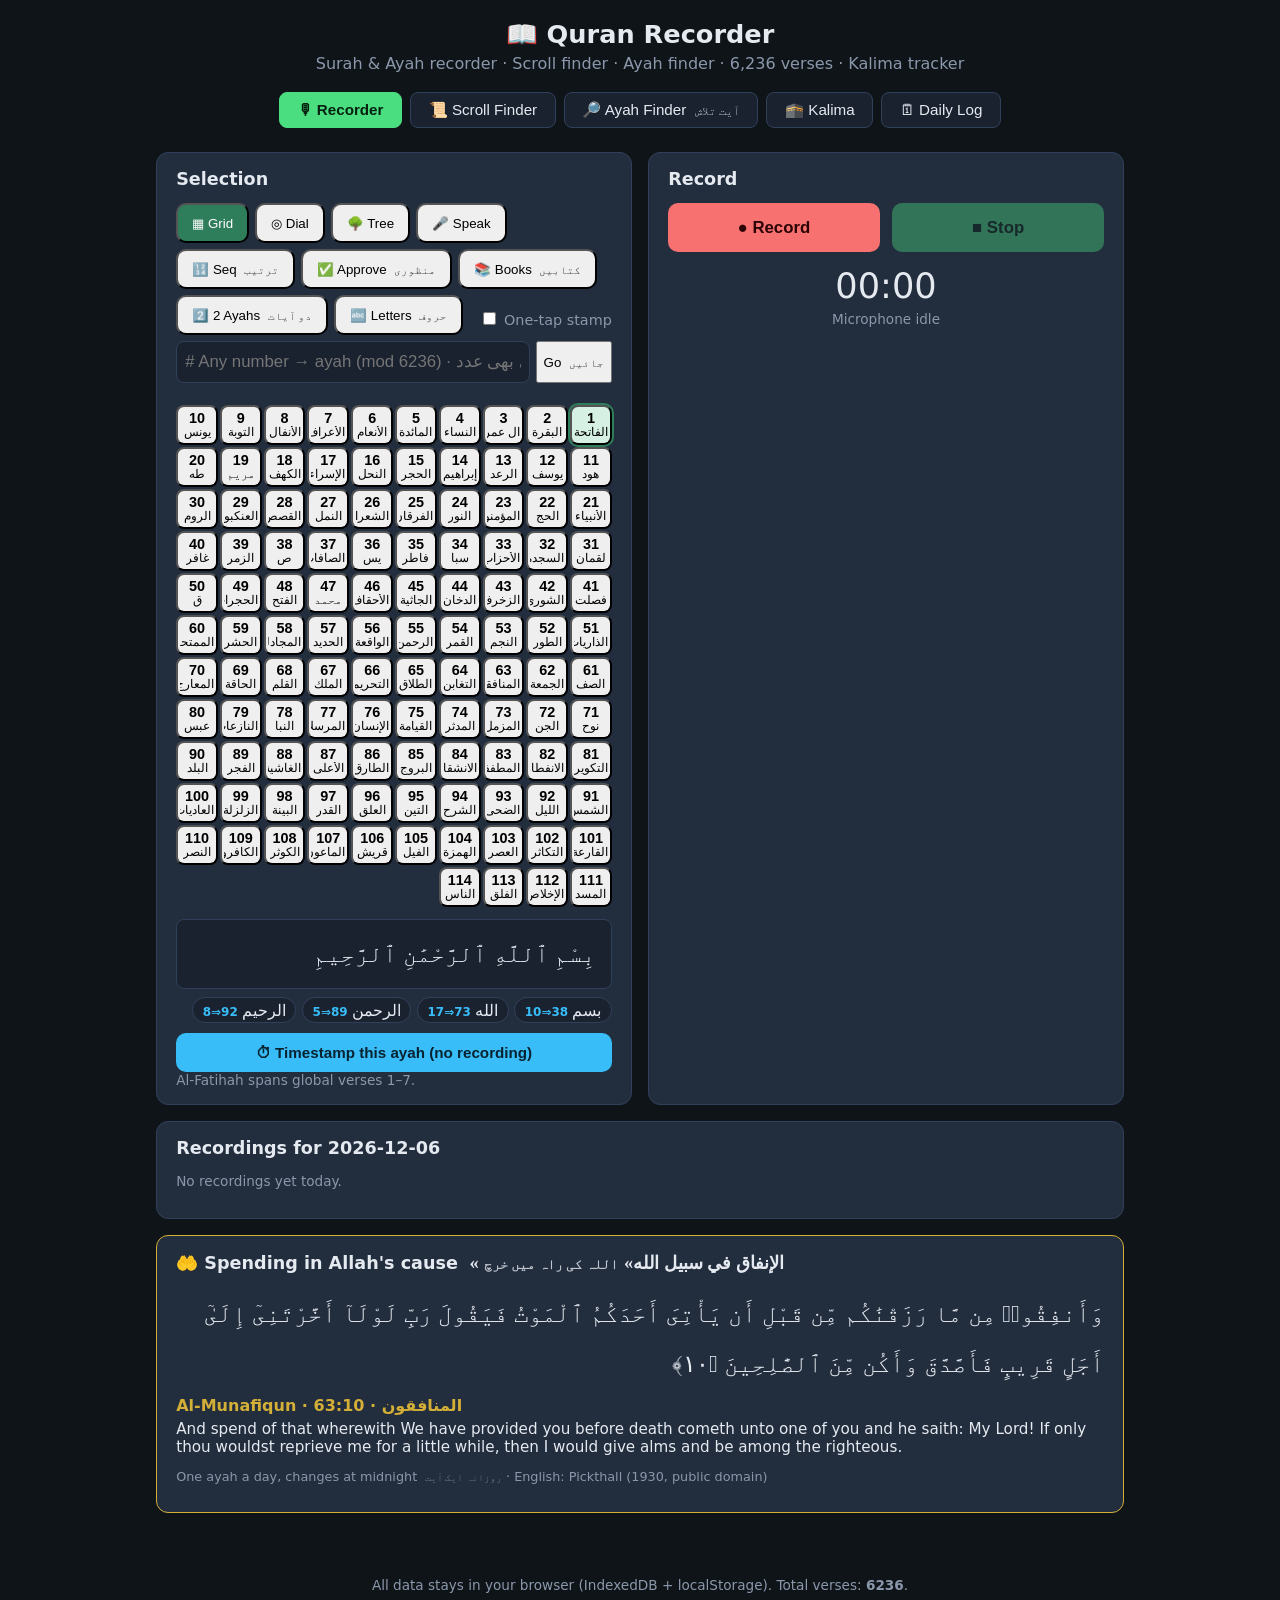
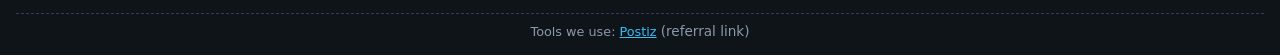
==== commit 4035899c: "v1.5.0: 🔎 Ayah Finder آیت تلاش — English text → 5 closest ayat by meaning - New tab: Uthmani Arabic," ====
--- a/docs/index.html
+++ b/docs/index.html
@@ -4,7 +4,7 @@
 <meta charset="UTF-8">
 <meta name="viewport" content="width=device-width, initial-scale=1.0">
 <title>Quran Recorder — Surah &amp; Ayah Logger</title>
-<link rel="stylesheet" href="styles.css?v=books1">
+<link rel="stylesheet" href="styles.css?v=finder1">
 <link rel="manifest" href="manifest.json">
 <meta name="theme-color" content="#14533a">
 <meta name="apple-mobile-web-app-capable" content="yes">
@@ -17,7 +17,7 @@
 <body>
 <header>
   <h1>📖 Quran Recorder</h1>
-  <p class="subtitle">Surah &amp; Ayah recorder · Scroll finder · 6,236 verses · Kalima tracker</p>
+  <p class="subtitle">Surah &amp; Ayah recorder · Scroll finder · Ayah finder · 6,236 verses · Kalima tracker</p>
   <div id="install-bar" class="install-bar">
     <button id="btn-install" class="hidden">📲 Install app</button>
     <div id="ios-install" class="ios-hint hidden">📲 iPhone: tap <b>Share</b> <span aria-hidden="true">⎋</span> → <b>Add to Home Screen</b>. <button id="ios-x" aria-label="Close">✕</button></div>
@@ -25,6 +25,7 @@
   <nav class="tabs">
     <button class="tab active" data-tab="recorder">🎙 Recorder</button>
     <button class="tab" data-tab="finder">📜 Scroll Finder</button>
+    <button class="tab" data-tab="ayahfind">🔎 Ayah Finder <span class="ur" lang="ur">آیت تلاش</span></button>
     <button class="tab" data-tab="kalima">🕋 Kalima</button>
     <button class="tab" data-tab="log">🗓 Daily Log</button>
   </nav>
@@ -199,6 +200,28 @@
     <div id="ayah-browser" class="card ayah-browser hidden">
       <h2 id="ayah-browser-title"></h2>
       <div id="ayah-list" class="ayah-list" dir="rtl"></div>
+    </div>
+  </section>
+
+  <!-- ============ AYAH FINDER (English text → closest ayat by meaning) ============ -->
+  <section id="tab-ayahfind" class="panel">
+    <div class="card af-card">
+      <h2>🔎 Ayah Finder <span class="ur" lang="ur">آیت تلاش</span></h2>
+      <p class="muted">Type or paste any English text, like a clothes description, and get the 5 closest ayat by meaning.
+        <span class="ur" lang="ur">کوئی بھی انگریزی جملہ لکھیں، معنی کے لحاظ سے قریب ترین ۵ آیات ملیں گی۔</span></p>
+      <textarea id="af-text" class="af-text" rows="3" placeholder="e.g. soft green wool coat · مثال: نرم سبز اونی کوٹ"></textarea>
+      <div class="af-row">
+        <button id="af-go">🔎 Find <span class="ur" lang="ur">تلاش کریں</span></button>
+        <span class="af-egs">Try <span class="ur" lang="ur">آزمائیں</span>:
+          <button class="af-eg" data-q="soft green wool coat">soft green wool coat</button>
+          <button class="af-eg" data-q="silk dress">silk dress</button>
+          <button class="af-eg" data-q="gold bracelet">gold bracelet</button>
+          <button class="af-eg" data-q="rain and gardens">rain and gardens</button>
+        </span>
+      </div>
+      <div id="af-status" class="muted af-status" aria-live="polite"></div>
+      <div id="af-results" class="af-results"></div>
+      <p class="muted af-note">Arabic: Uthmani (Tanzil) · English: Pickthall (1930, public domain) · Copy gives Arabic — English — reference <span class="ur" lang="ur">کاپی: عربی — انگریزی — حوالہ</span></p>
     </div>
   </section>
 
@@ -315,5 +338,6 @@
 <script src="wardrobe.js?v=letters2"></script>
 <script src="spend.js?v=spend1"></script>
 <script src="app.js?v=books1"></script>
+<script src="ayah-finder.js?v=finder1"></script>
 </body>
 </html>
--- a/docs/styles.css
+++ b/docs/styles.css
@@ -383,3 +383,19 @@
 .spend-note{font-size:.8rem}
 .tools-used{margin-top:1.2rem;padding-top:.6rem;border-top:1px dashed var(--border);font-size:.8rem}
 .tools-used a{color:var(--accent2)}
+/* ---- 🔎 Ayah Finder آیت تلاش (v1.5.0) ---- */
+.af-text{width:100%;background:var(--panel);color:var(--text);border:1px solid var(--border);border-radius:8px;padding:.6rem;font:inherit;font-size:1rem;resize:vertical}
+.af-row{display:flex;flex-wrap:wrap;gap:.5rem;align-items:center;margin:.6rem 0}
+.af-egs{font-size:.85rem;color:var(--muted);display:flex;flex-wrap:wrap;gap:.3rem;align-items:center}
+.af-eg{background:var(--panel);color:var(--text);border:1px solid var(--border);border-radius:999px;padding:.2rem .6rem;font-size:.8rem;cursor:pointer}
+.af-status{min-height:1.2em;margin:.3rem 0}
+.af-results{display:flex;flex-direction:column;gap:.6rem}
+.af-hit{background:var(--panel);border:1px solid var(--border);border-radius:10px;padding:.7rem .8rem}
+.af-head{display:flex;gap:.5rem;align-items:center;flex-wrap:wrap}
+.af-rank{background:var(--accent);color:#06210f;border-radius:50%;width:1.6em;height:1.6em;display:inline-flex;align-items:center;justify-content:center;font-weight:700;font-size:.85rem}
+.af-ref{color:#d4af37;font-weight:600}
+.af-score{margin-inline-start:auto;background:#14533a;color:#c8f7d8;border-radius:6px;padding:.1rem .45rem;font-size:.8rem}
+.af-ar{font-family:"Amiri","Scheherazade New","Traditional Arabic",serif;font-size:1.45rem;line-height:2;text-align:right;margin:.4rem 0}
+.af-en{font-size:.95rem;margin:.2rem 0 .5rem}
+.af-why{font-size:.8rem;margin:.1rem 0 .4rem}
+.af-note{font-size:.8rem;margin-top:.8rem}
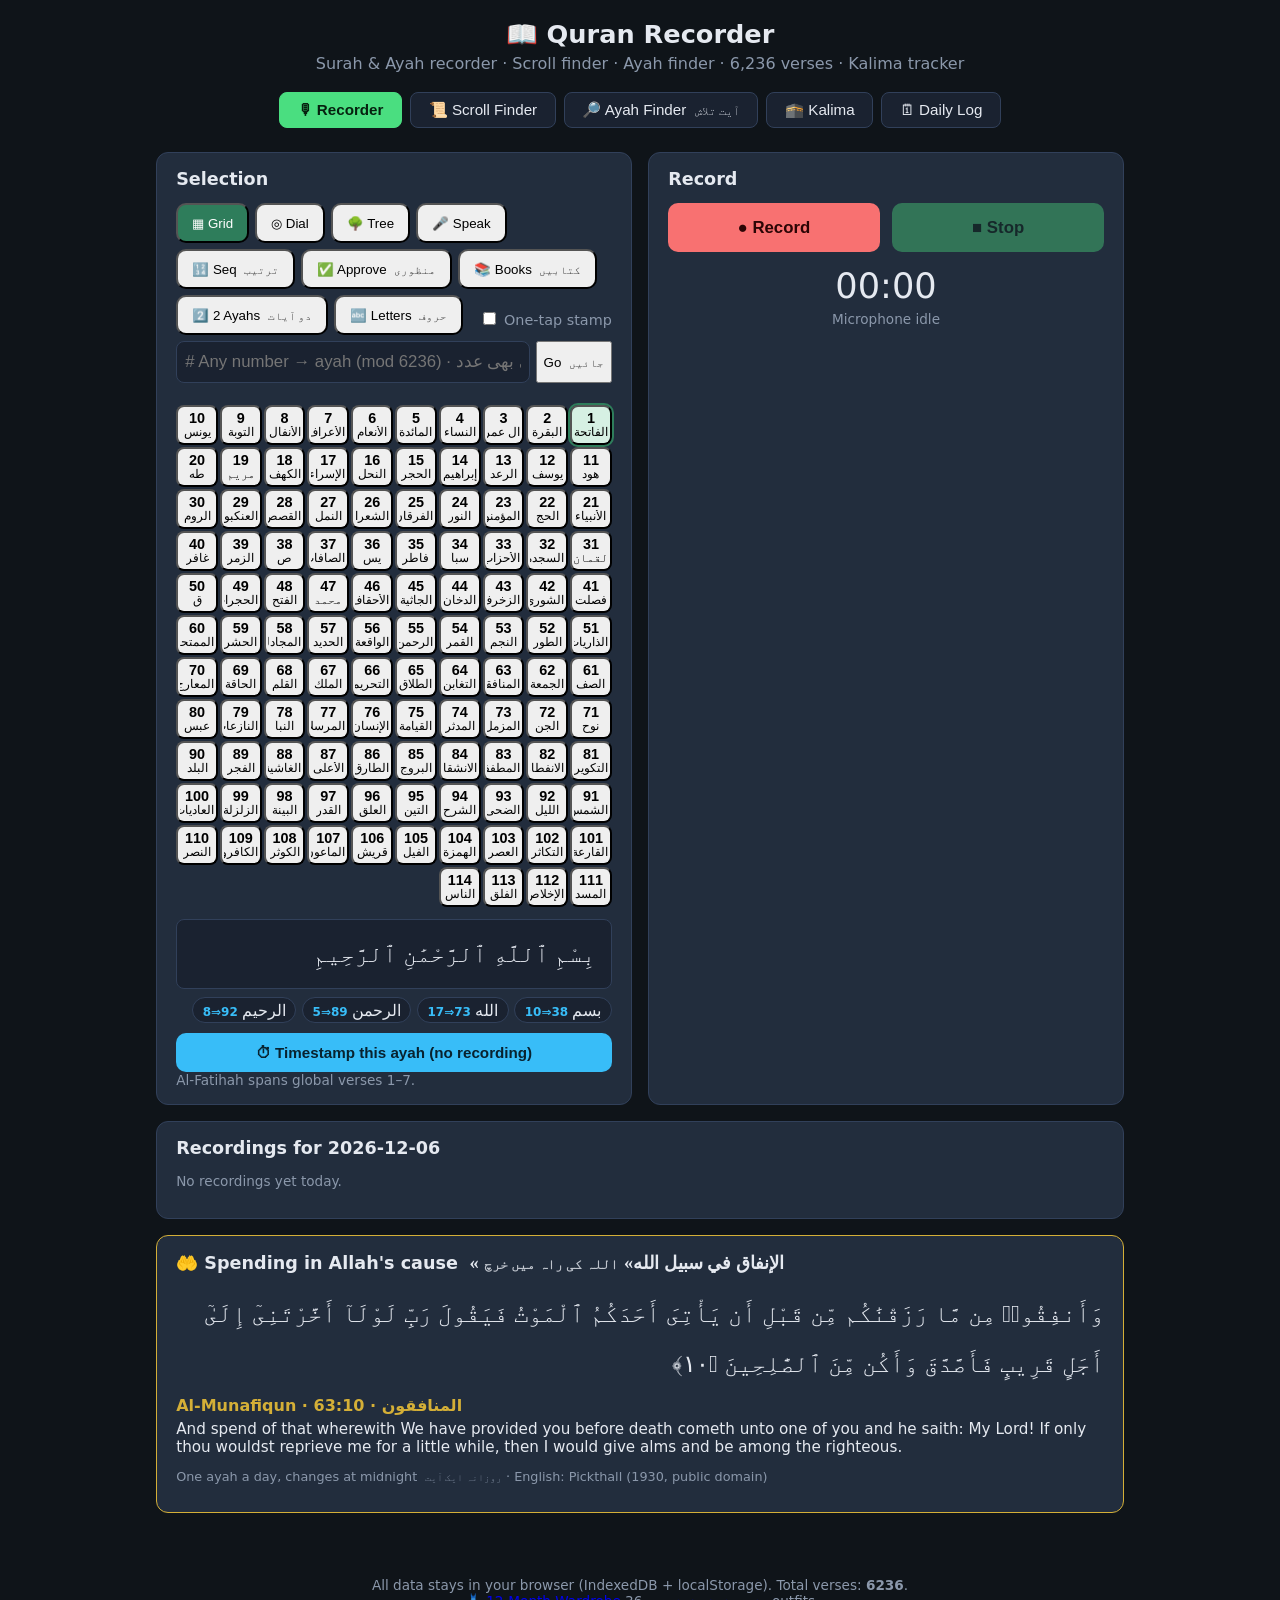
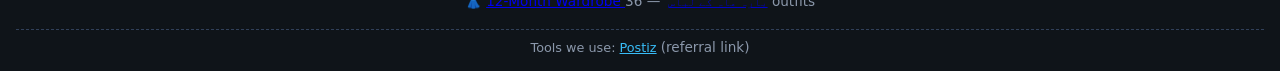
==== commit 566a2c09: "12-Month Wardrobe in every app (v1.9.0) - sw.js: calendar page + wardrobe-calendar.js in the SHELL (" ====
--- a/docs/index.html
+++ b/docs/index.html
@@ -4,7 +4,7 @@
 <meta charset="UTF-8">
 <meta name="viewport" content="width=device-width, initial-scale=1.0">
 <title>Quran Recorder — Surah &amp; Ayah Logger</title>
-<link rel="stylesheet" href="styles.css?v=finder1">
+<link rel="stylesheet" href="styles.css?v=bard1">
 <link rel="manifest" href="manifest.json">
 <meta name="theme-color" content="#14533a">
 <meta name="apple-mobile-web-app-capable" content="yes">
@@ -96,6 +96,7 @@
         <div id="letters-picker" class="letters-picker hidden">
           <div class="muted">Letter Wardrobe: each of the 28 letters has one fixed clothing property, from tajweed phonetics (sifat choose the fabric, makhraj chooses the colour, throat to lips; Ibn al-Jazari). First letter is the top, middle letter the outerwear, last letter the bottom. Letter sounds only; it implies nothing about meaning. Generic figure, seen from behind, no face.
             <span class="ur" lang="ur">ہر حرف کا ایک لباس: صفات سے کپڑا، مخرج سے رنگ۔ معنی سے کوئی تعلق نہیں۔</span></div>
+          <p class="muted">👗 <a href="wardrobe-calendar.html">12-Month Wardrobe <span class="ur" lang="ur">بارہ ماہ کے لباس</span></a> — 36 outfits: each month odd/even surahs, 109–114 odd/even ayahs.</p>
           <div class="lw-stage">
             <canvas id="lw-canvas" width="288" height="384" aria-label="Letter-pattern avatar"></canvas>
             <div id="lw-info" class="lw-info" dir="ltr"></div>
@@ -119,6 +120,11 @@
           <div id="ap-info" class="muted" dir="ltr"></div>
           <label id="ap-book-wrap" class="check"><input id="ap-book" type="checkbox"> 📚 Show book pairing <span class="ur" lang="ur">کتاب کی جوڑی دکھائیں</span></label>
           <label id="ap-work-wrap">📚 Book <span class="ur" lang="ur">کتاب منتخب کریں</span><select id="ap-work"></select></label>
+          <div id="bard-row" class="bard-row">📖 Read the play <span class="ur" lang="ur">ڈرامہ پڑھیں</span>
+            <button type="button" class="icon-btn" data-bard="macbeth">Macbeth <span class="ur" lang="ur">میکبتھ</span></button>
+            <button type="button" class="icon-btn" data-bard="othello">Othello <span class="ur" lang="ur">اوتھیلو</span></button>
+            <button type="button" class="icon-btn" data-bard="hamlet">Hamlet <span class="ur" lang="ur">ہیملٹ</span></button>
+          </div>
           <div id="bk-current" class="bk-current"></div>
           <div id="ap-cards" class="ap-cards"></div>
           <div class="ap-nav">
@@ -320,6 +326,7 @@
 
 <footer>
   <span>All data stays in your browser (IndexedDB + localStorage). Total verses: <strong>6236</strong>.</span>
+  <div class="muted">👗 <a href="wardrobe-calendar.html">12-Month Wardrobe <span class="ur" lang="ur">بارہ ماہ کے لباس</span></a> — 36 outfits</div>
   <div class="tools-used">Tools we use: <a href="https://postiz.pro/mr-bug" target="_blank" rel="noopener sponsored">Postiz</a> <span class="muted">(referral link)</span></div>
 </footer>
 
@@ -328,16 +335,38 @@
 <script src="number-words.js"></script>
 <script src="word-translations.js"></script>
 <script src="script-builder.js"></script>
+<!-- ============ 📖 SHAKESPEARE READER (play text, lazy-loaded; not Quran, not tafsir) ============ -->
+<div id="bard-reader" class="bard hidden" role="dialog" aria-modal="true" aria-labelledby="bard-title">
+  <div class="bard-top">
+    <div class="bard-row1"><h2 id="bard-title" class="bard-title"></h2><button type="button" id="bard-x" class="icon-btn" aria-label="Close">✕ Close <span class="ur" lang="ur">بند کریں</span></button></div>
+    <div class="bard-tag">🎭 Play text — not Quran, not tafsir <span class="ur" lang="ur">ڈرامے کا متن — قرآن یا تفسیر نہیں</span></div>
+    <div class="bard-ctl">
+      <label>Surah # <span class="ur" lang="ur">سورت نمبر</span> <input id="bard-s" type="number" min="1" max="114" value="1"></label>
+      <button type="button" id="bard-prev" class="icon-btn">◀ Prev <span class="ur" lang="ur">پچھلا</span></button>
+      <select id="bard-scene" aria-label="Act and scene"></select>
+      <button type="button" id="bard-next" class="icon-btn">Next ▶ <span class="ur" lang="ur">اگلا</span></button>
+      <button type="button" id="bard-fs-minus" class="icon-btn" aria-label="Smaller text">A− <span class="ur" lang="ur">چھوٹا</span></button>
+      <button type="button" id="bard-fs-plus" class="icon-btn" aria-label="Bigger text">A+ <span class="ur" lang="ur">بڑا</span></button>
+    </div>
+    <div id="bard-pair" class="bard-pair" dir="ltr"></div>
+  </div>
+  <div id="bard-body" class="bard-body">
+    <details class="bard-dp"><summary>🎭 Characters <span class="ur" lang="ur">کردار</span></summary><ul id="bard-personae"></ul></details>
+    <div id="bard-text" class="bard-text" dir="ltr" lang="en"></div>
+    <div id="bard-src" class="bard-src muted"></div>
+  </div>
+</div>
 <script src="speak-parse.js?v=ghost1"></script>
 <script src="sequences.js?v=ghost1"></script>
 <script src="approve.js?v=ghost1"></script>
 <script src="geronimo-books.js?v=ghost1"></script>
-<script src="books-data.js?v=books1"></script>
-<script src="books.js?v=books1"></script>
+<script src="books-data.js?v=books2"></script>
+<script src="books.js?v=books2"></script>
 <script src="wardrobe-data.js?v=letters2"></script>
-<script src="wardrobe.js?v=letters2"></script>
+<script src="wardrobe.js?v=shop1"></script>
 <script src="spend.js?v=spend1"></script>
-<script src="app.js?v=books1"></script>
+<script src="app.js?v=bard1"></script>
 <script src="ayah-finder.js?v=finder1"></script>
+<script src="bard.js?v=bard1"></script>
 </body>
 </html>
--- a/docs/styles.css
+++ b/docs/styles.css
@@ -370,6 +370,8 @@
 .lw-shop li{margin:3px 0}
 .lw-shop a{color:#9cc3ff;word-break:break-word}
 .lw-shop-h{font-weight:600}
+.lw-search{font-size:.8rem;margin:1px 0 2px}
+.lw-search a{display:inline-block;padding:1px 7px;border:1px solid #2c4470;border-radius:10px;text-decoration:none}
 .lw-store{opacity:.85;white-space:nowrap}
 .lw-asof{font-size:.75rem}
 .lw-dot{display:inline-block;width:11px;height:11px;border-radius:50%;margin-right:4px;vertical-align:middle}
@@ -399,3 +401,31 @@
 .af-en{font-size:.95rem;margin:.2rem 0 .5rem}
 .af-why{font-size:.8rem;margin:.1rem 0 .4rem}
 .af-note{font-size:.8rem;margin-top:.8rem}
+
+/* 📖 Shakespeare reader · ڈرامہ پڑھیں (play text, separate from Quran text) */
+.bard-row{display:flex;flex-wrap:wrap;gap:6px;align-items:center;font-size:.92em}
+.bard-open-btn{margin-top:4px}
+body.bard-open{overflow:hidden}
+.bard{position:fixed;inset:0;z-index:1000;background:var(--bg);color:var(--text);display:flex;flex-direction:column}
+.bard-top{background:var(--panel);border-bottom:1px solid var(--border);padding:8px 12px;display:flex;flex-direction:column;gap:6px}
+.bard-row1{display:flex;justify-content:space-between;align-items:center;gap:8px}
+.bard-title{margin:0;font-size:1.15rem}
+.bard-tag{font-size:.82em;color:#06210f;background:#d4af37;border-radius:6px;padding:2px 8px;align-self:flex-start}
+.bard-ctl{display:flex;flex-wrap:wrap;gap:6px;align-items:center}
+.bard-ctl select{max-width:100%;flex:1 1 220px;min-width:0;background:var(--card);color:var(--text);border:1px solid var(--border);border-radius:6px;padding:6px}
+.bard-ctl input{width:4.5em;background:var(--card);color:var(--text);border:1px solid var(--border);border-radius:6px;padding:5px}
+.bard-ctl button:disabled{opacity:.4}
+.bard-pair{font-size:.85em;display:flex;flex-wrap:wrap;gap:6px;align-items:center}
+.bard-body{flex:1;overflow-y:auto;-webkit-overflow-scrolling:touch;padding:10px 14px 40px}
+.bard-text{max-width:720px;margin:0 auto;font-family:Georgia,"Times New Roman",serif;line-height:1.6}
+.bard-dp{max-width:720px;margin:0 auto 8px;font-size:.9em}.bard-dp ul{margin:4px 0;padding-left:1.2em}
+.bard-h{margin:.4em 0 0;font-family:"Segoe UI",system-ui,sans-serif}.bard-place{margin-bottom:.8em;font-size:.9em}
+.bard-paired{font-size:.7em;background:rgba(74,222,128,.18);color:var(--accent);border-radius:6px;padding:1px 6px;vertical-align:middle}
+.bard-sp{margin:0 0 .75em}
+.bard-who{font-family:"Segoe UI",system-ui,sans-serif;font-weight:700;font-size:.78em;letter-spacing:.06em;color:var(--accent2)}
+.bard-ln{white-space:pre-wrap}
+.bard-dir{font-style:italic;color:var(--muted);margin:.3em 0 .75em 1.2em}
+.bard-sd{color:var(--muted)}
+.bard-end{margin-top:1.5em;text-align:center}
+.bard-src{max-width:720px;margin:1em auto 0;font-size:.8em}.bard-src a{color:var(--accent2)}
+@media (max-width:520px){.bard-top{padding:6px 8px}.bard-body{padding:8px 10px 40px}.bard-ctl .ur{display:none}}
